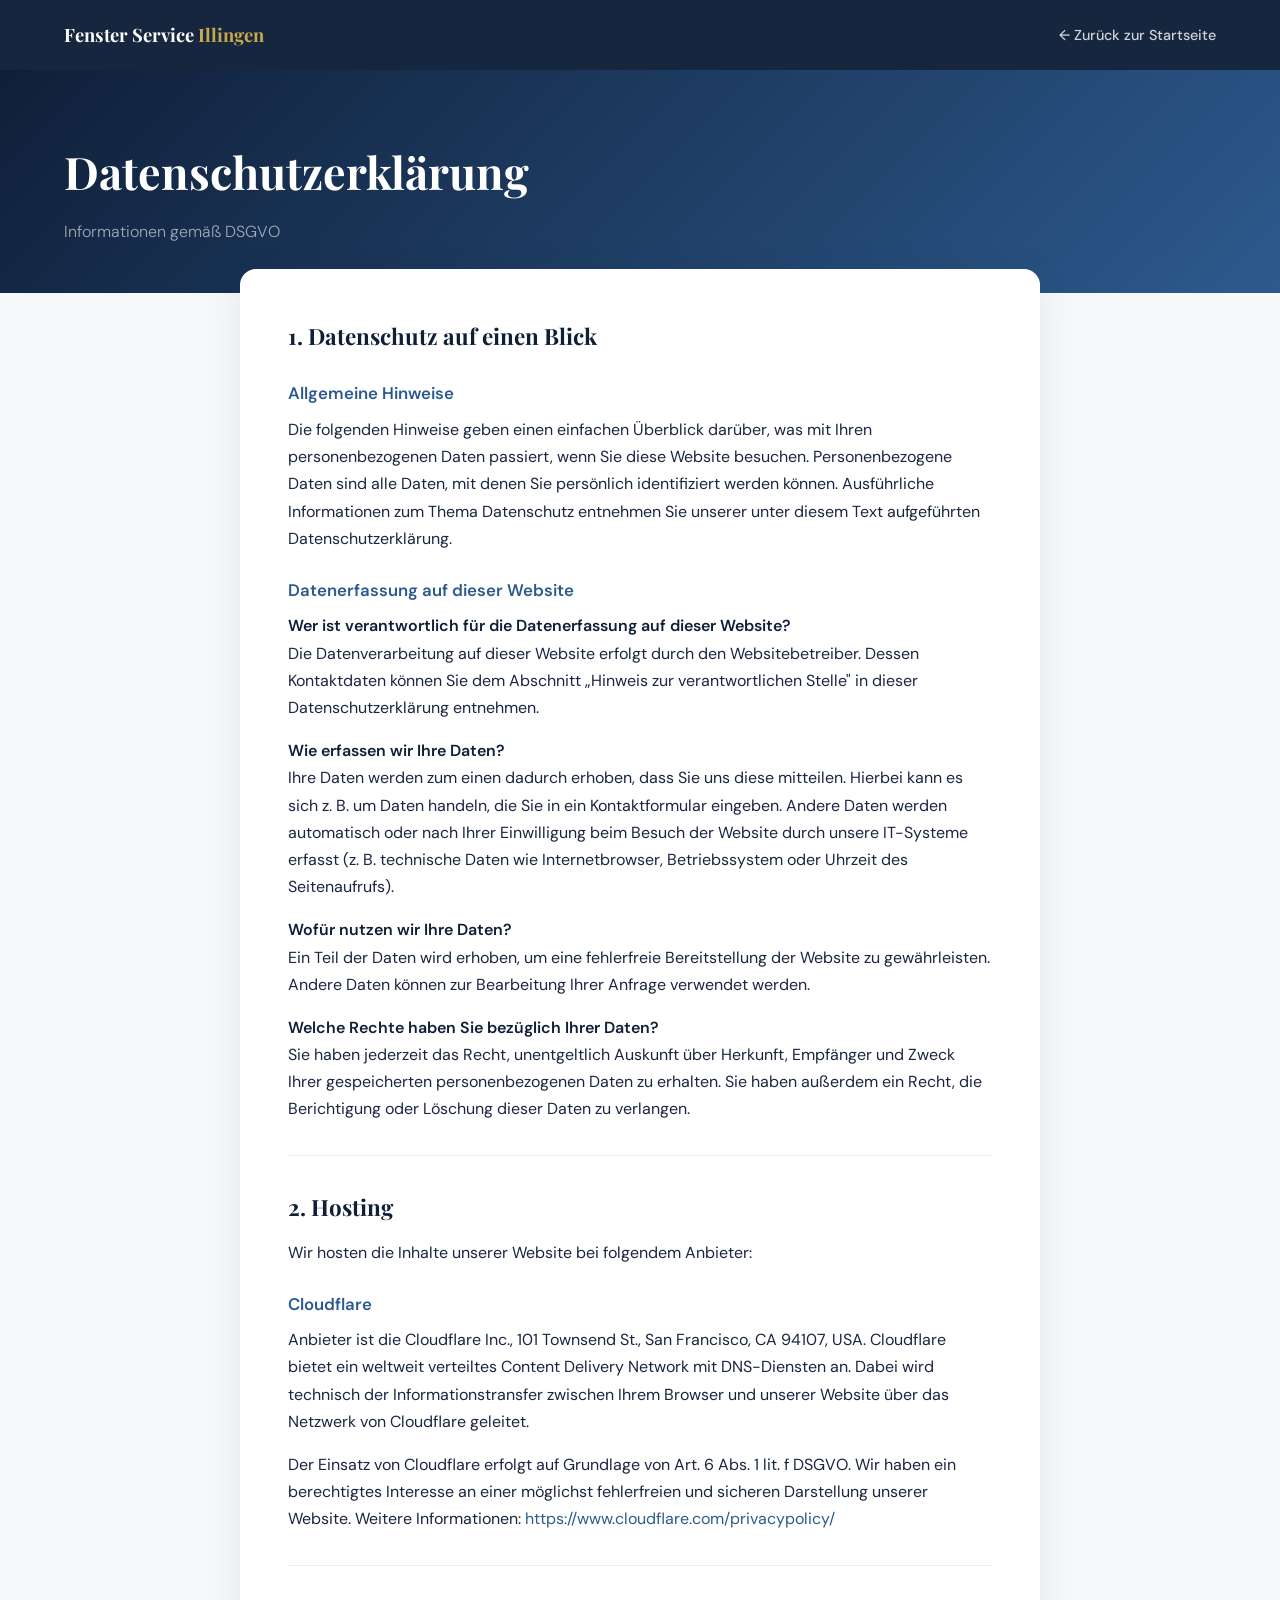
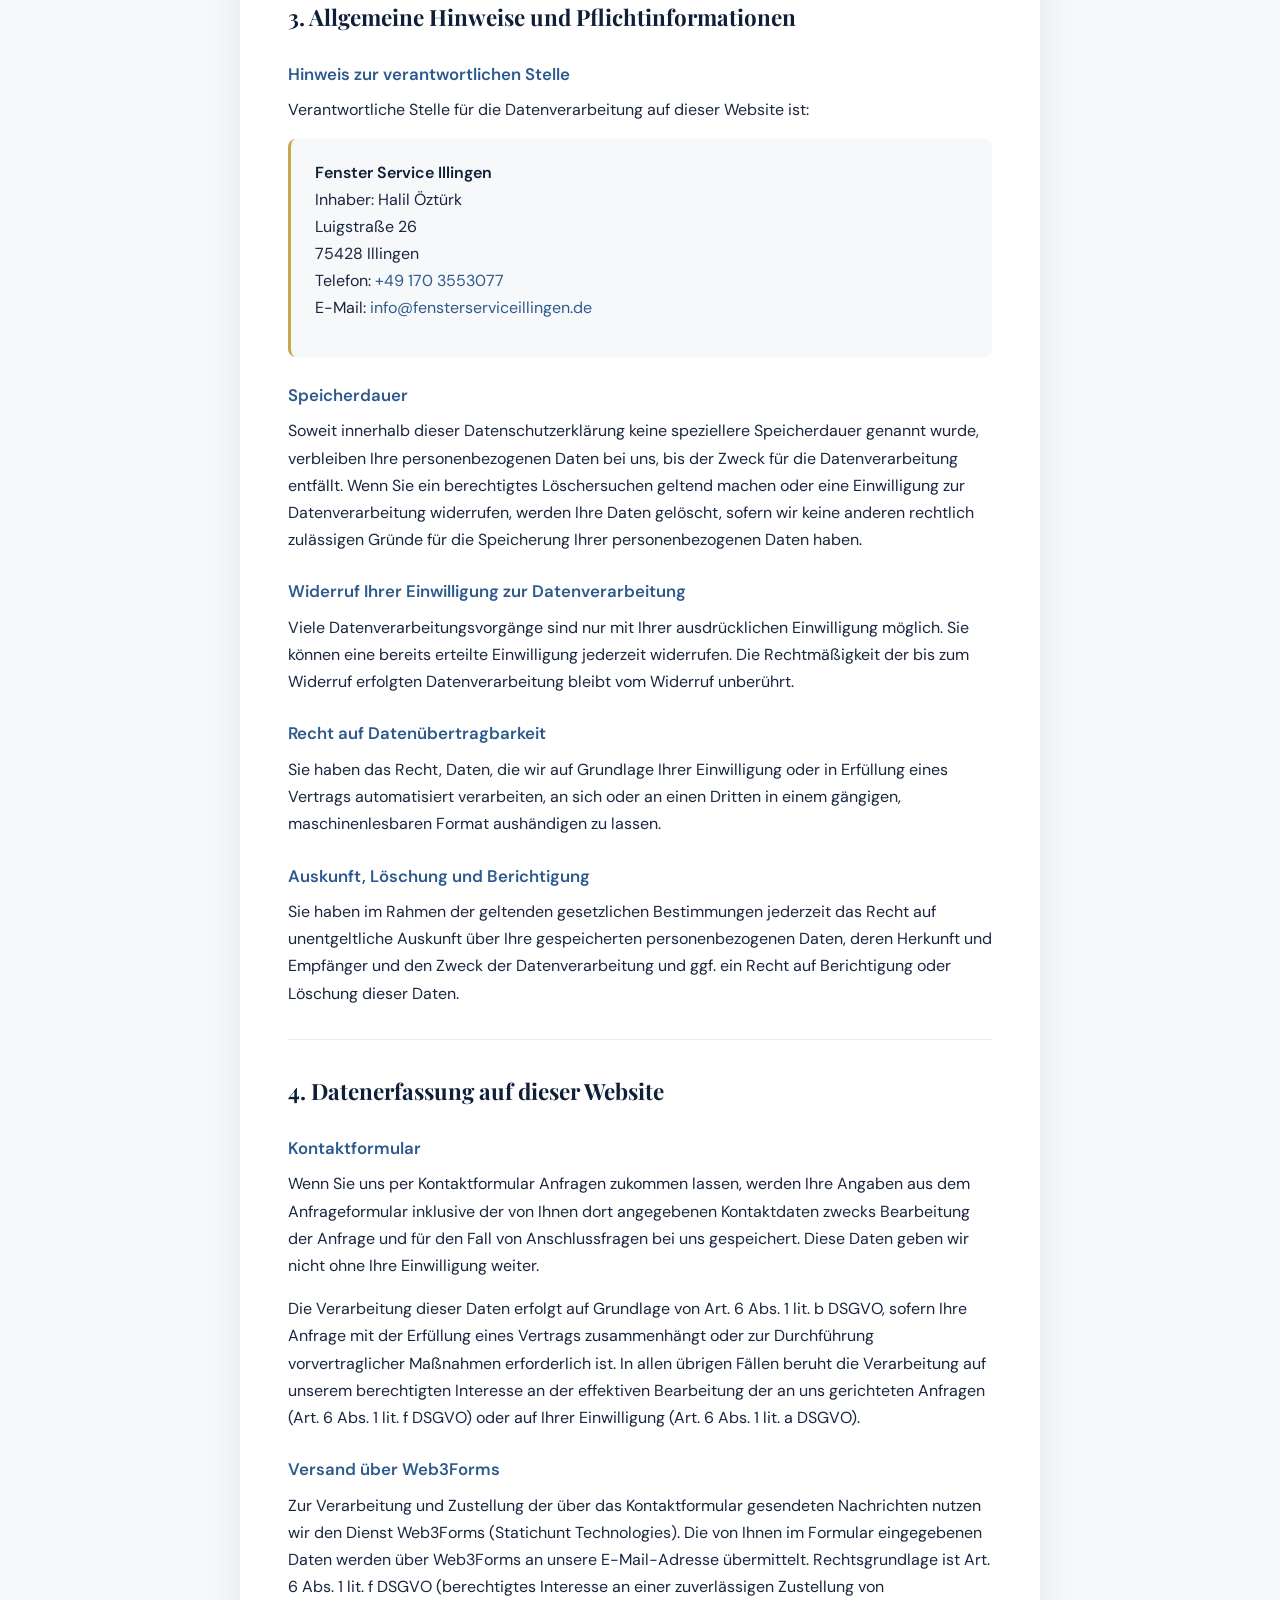
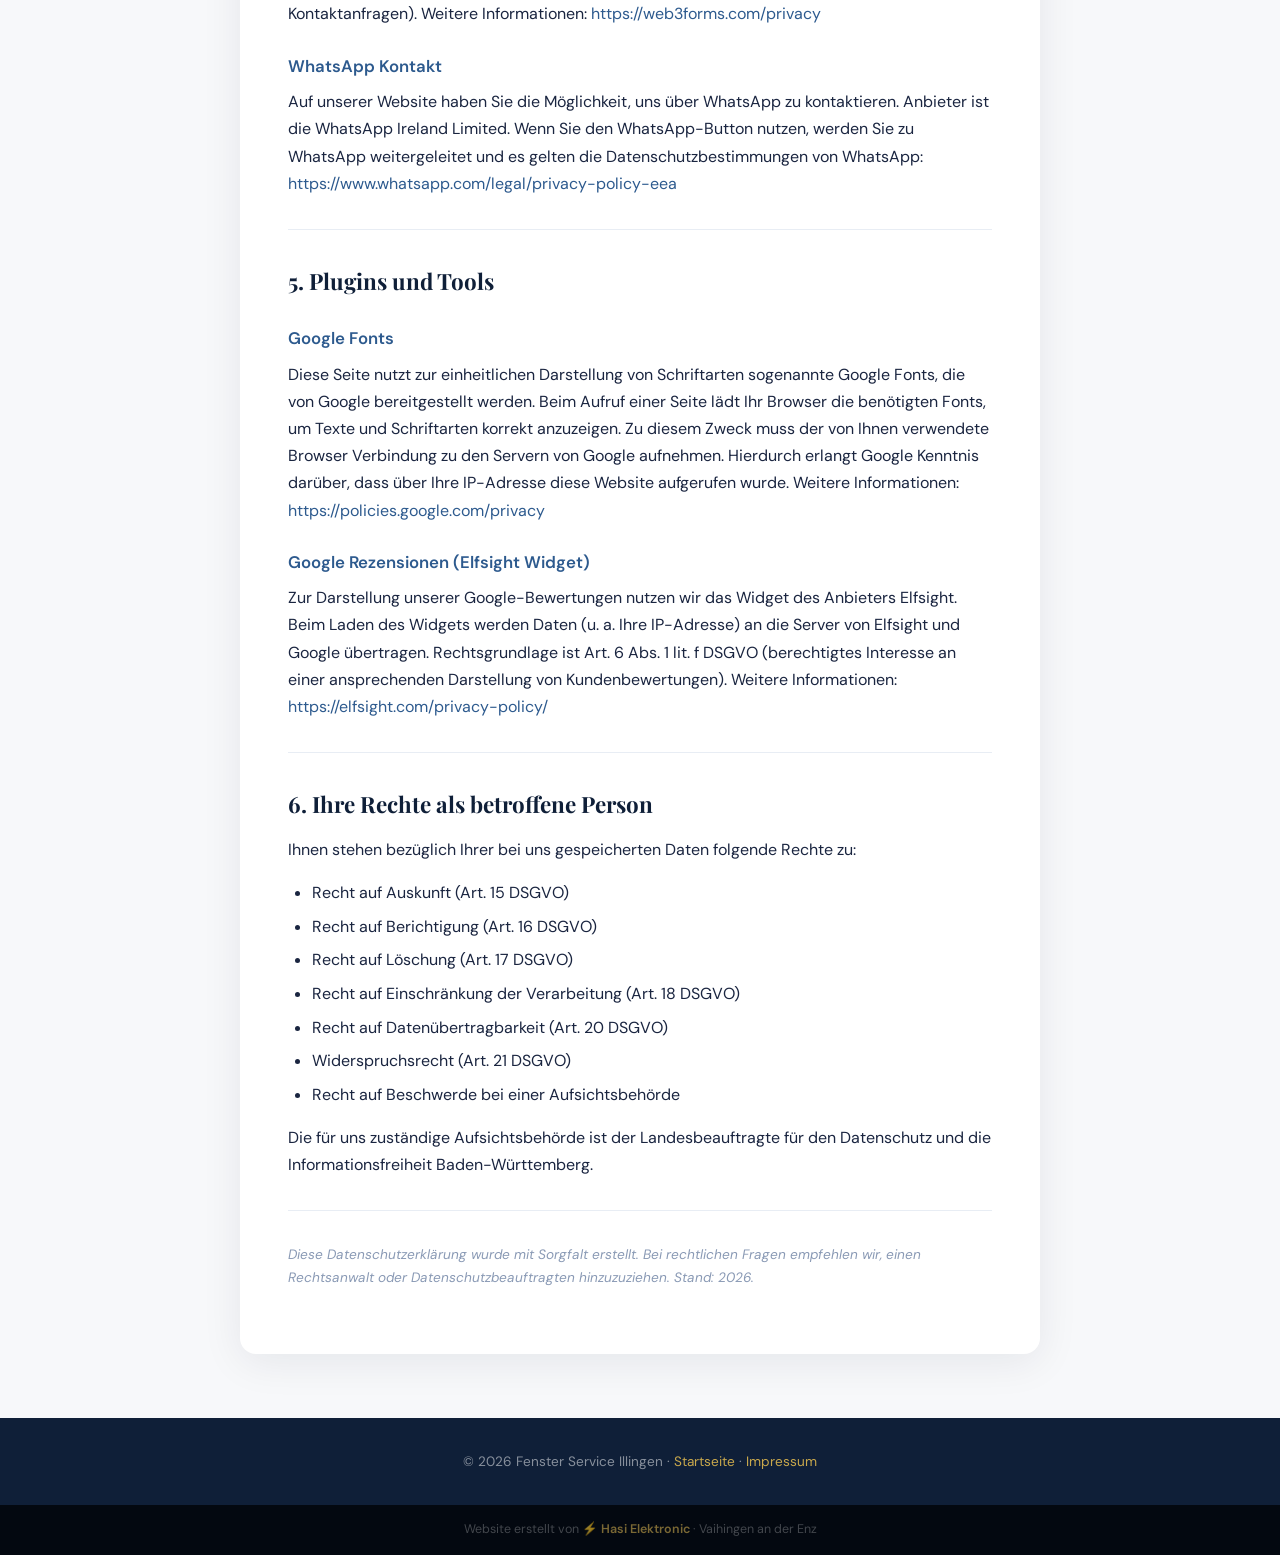
==== datenschutz.html @ 44d1fe56 "Legal Seiten: datenschutz.html" ====
<!DOCTYPE html>
<html lang="de">
<head>
  <meta charset="UTF-8"/>
  <meta name="viewport" content="width=device-width, initial-scale=1.0"/>
  <title>Datenschutzerklärung – Fenster Service Illingen</title>
  <meta name="robots" content="noindex"/>
  <link rel="preconnect" href="https://fonts.googleapis.com"/>
  <link rel="preconnect" href="https://fonts.gstatic.com" crossorigin/>
  <link href="https://fonts.googleapis.com/css2?family=Playfair+Display:wght@700;900&family=DM+Sans:wght@300;400;500;600&display=swap" rel="stylesheet"/>
  <style>
    *,*::before,*::after{box-sizing:border-box;margin:0;padding:0}
    :root{--navy:#0f1f38;--steel:#2d5a8e;--gold:#c9a84c;--white:#fff;--off-white:#f7f8fa;--gray:#8a9ab5;--text:#1a2540;--gray-light:#e8edf4}
    body{font-family:'DM Sans',sans-serif;color:var(--text);background:var(--off-white);line-height:1.7}
    nav{position:sticky;top:0;z-index:100;padding:0 5%;display:flex;align-items:center;justify-content:space-between;height:70px;background:rgba(15,31,56,.97);backdrop-filter:blur(10px)}
    .nav-logo{font-family:'Playfair Display',serif;font-size:1.15rem;font-weight:700;color:#fff}
    .nav-logo span{color:var(--gold)}
    .nav-back{color:rgba(255,255,255,.8);text-decoration:none;font-size:.9rem;font-weight:500;transition:color .2s}
    .nav-back:hover{color:var(--gold)}
    .hero-legal{background:linear-gradient(135deg,var(--navy),var(--steel));padding:4rem 5% 3rem;color:#fff}
    .hero-legal h1{font-family:'Playfair Display',serif;font-size:clamp(2rem,4vw,2.8rem);font-weight:700}
    .hero-legal p{color:rgba(255,255,255,.6);margin-top:.5rem;font-weight:300}
    .content{max-width:800px;margin:-1.5rem auto 4rem;background:#fff;border-radius:16px;padding:3rem;box-shadow:0 8px 40px rgba(15,31,56,.08)}
    .content h2{font-family:'Playfair Display',serif;font-size:1.4rem;font-weight:700;color:var(--navy);margin:2rem 0 .8rem}
    .content h2:first-child{margin-top:0}
    .content h3{font-size:1.05rem;font-weight:600;color:var(--steel);margin:1.5rem 0 .5rem}
    .content p{margin-bottom:1rem}
    .content ul{margin:0 0 1rem 1.5rem}
    .content li{margin-bottom:.4rem}
    .content strong{color:var(--navy);font-weight:600}
    .content a{color:var(--steel);text-decoration:none}
    .content a:hover{text-decoration:underline}
    .info-block{background:var(--off-white);border-left:3px solid var(--gold);border-radius:8px;padding:1.2rem 1.5rem;margin:1rem 0}
    .divider{height:1px;background:var(--gray-light);margin:2rem 0}
    footer{background:var(--navy);color:rgba(255,255,255,.5);padding:2rem 5%;text-align:center;font-size:.85rem}
    footer a{color:var(--gold);text-decoration:none}
    .foot-sign{background:#030810;padding:.9rem 5%;text-align:center;font-size:.78rem;color:rgba(255,255,255,.25)}
    .foot-sign a{color:rgba(201,168,76,.6);text-decoration:none;font-weight:600}
    @media(max-width:768px){.content{padding:2rem 1.5rem;margin:-1rem 1rem 3rem}}
  </style>
</head>
<body>
<nav>
  <div class="nav-logo">Fenster Service <span>Illingen</span></div>
  <a href="/" class="nav-back">← Zurück zur Startseite</a>
</nav>

<div class="hero-legal">
  <h1>Datenschutzerklärung</h1>
  <p>Informationen gemäß DSGVO</p>
</div>

<div class="content">
  <h2>1. Datenschutz auf einen Blick</h2>
  <h3>Allgemeine Hinweise</h3>
  <p>Die folgenden Hinweise geben einen einfachen Überblick darüber, was mit Ihren personenbezogenen Daten passiert, wenn Sie diese Website besuchen. Personenbezogene Daten sind alle Daten, mit denen Sie persönlich identifiziert werden können. Ausführliche Informationen zum Thema Datenschutz entnehmen Sie unserer unter diesem Text aufgeführten Datenschutzerklärung.</p>

  <h3>Datenerfassung auf dieser Website</h3>
  <p><strong>Wer ist verantwortlich für die Datenerfassung auf dieser Website?</strong><br/>
  Die Datenverarbeitung auf dieser Website erfolgt durch den Websitebetreiber. Dessen Kontaktdaten können Sie dem Abschnitt „Hinweis zur verantwortlichen Stelle" in dieser Datenschutzerklärung entnehmen.</p>

  <p><strong>Wie erfassen wir Ihre Daten?</strong><br/>
  Ihre Daten werden zum einen dadurch erhoben, dass Sie uns diese mitteilen. Hierbei kann es sich z. B. um Daten handeln, die Sie in ein Kontaktformular eingeben. Andere Daten werden automatisch oder nach Ihrer Einwilligung beim Besuch der Website durch unsere IT-Systeme erfasst (z. B. technische Daten wie Internetbrowser, Betriebssystem oder Uhrzeit des Seitenaufrufs).</p>

  <p><strong>Wofür nutzen wir Ihre Daten?</strong><br/>
  Ein Teil der Daten wird erhoben, um eine fehlerfreie Bereitstellung der Website zu gewährleisten. Andere Daten können zur Bearbeitung Ihrer Anfrage verwendet werden.</p>

  <p><strong>Welche Rechte haben Sie bezüglich Ihrer Daten?</strong><br/>
  Sie haben jederzeit das Recht, unentgeltlich Auskunft über Herkunft, Empfänger und Zweck Ihrer gespeicherten personenbezogenen Daten zu erhalten. Sie haben außerdem ein Recht, die Berichtigung oder Löschung dieser Daten zu verlangen.</p>

  <div class="divider"></div>

  <h2>2. Hosting</h2>
  <p>Wir hosten die Inhalte unserer Website bei folgendem Anbieter:</p>
  <h3>Cloudflare</h3>
  <p>Anbieter ist die Cloudflare Inc., 101 Townsend St., San Francisco, CA 94107, USA. Cloudflare bietet ein weltweit verteiltes Content Delivery Network mit DNS-Diensten an. Dabei wird technisch der Informationstransfer zwischen Ihrem Browser und unserer Website über das Netzwerk von Cloudflare geleitet.</p>
  <p>Der Einsatz von Cloudflare erfolgt auf Grundlage von Art. 6 Abs. 1 lit. f DSGVO. Wir haben ein berechtigtes Interesse an einer möglichst fehlerfreien und sicheren Darstellung unserer Website. Weitere Informationen: <a href="https://www.cloudflare.com/privacypolicy/" target="_blank" rel="noopener">https://www.cloudflare.com/privacypolicy/</a></p>

  <div class="divider"></div>

  <h2>3. Allgemeine Hinweise und Pflichtinformationen</h2>
  <h3>Hinweis zur verantwortlichen Stelle</h3>
  <p>Verantwortliche Stelle für die Datenverarbeitung auf dieser Website ist:</p>
  <div class="info-block">
    <p><strong>Fenster Service Illingen</strong><br/>
    Inhaber: Halil Öztürk<br/>
    Luigstraße 26<br/>
    75428 Illingen<br/>
    Telefon: <a href="tel:+491703553077">+49 170 3553077</a><br/>
    E-Mail: <a href="mailto:info@fensterserviceillingen.de">info@fensterserviceillingen.de</a></p>
  </div>

  <h3>Speicherdauer</h3>
  <p>Soweit innerhalb dieser Datenschutzerklärung keine speziellere Speicherdauer genannt wurde, verbleiben Ihre personenbezogenen Daten bei uns, bis der Zweck für die Datenverarbeitung entfällt. Wenn Sie ein berechtigtes Löschersuchen geltend machen oder eine Einwilligung zur Datenverarbeitung widerrufen, werden Ihre Daten gelöscht, sofern wir keine anderen rechtlich zulässigen Gründe für die Speicherung Ihrer personenbezogenen Daten haben.</p>

  <h3>Widerruf Ihrer Einwilligung zur Datenverarbeitung</h3>
  <p>Viele Datenverarbeitungsvorgänge sind nur mit Ihrer ausdrücklichen Einwilligung möglich. Sie können eine bereits erteilte Einwilligung jederzeit widerrufen. Die Rechtmäßigkeit der bis zum Widerruf erfolgten Datenverarbeitung bleibt vom Widerruf unberührt.</p>

  <h3>Recht auf Datenübertragbarkeit</h3>
  <p>Sie haben das Recht, Daten, die wir auf Grundlage Ihrer Einwilligung oder in Erfüllung eines Vertrags automatisiert verarbeiten, an sich oder an einen Dritten in einem gängigen, maschinenlesbaren Format aushändigen zu lassen.</p>

  <h3>Auskunft, Löschung und Berichtigung</h3>
  <p>Sie haben im Rahmen der geltenden gesetzlichen Bestimmungen jederzeit das Recht auf unentgeltliche Auskunft über Ihre gespeicherten personenbezogenen Daten, deren Herkunft und Empfänger und den Zweck der Datenverarbeitung und ggf. ein Recht auf Berichtigung oder Löschung dieser Daten.</p>

  <div class="divider"></div>

  <h2>4. Datenerfassung auf dieser Website</h2>

  <h3>Kontaktformular</h3>
  <p>Wenn Sie uns per Kontaktformular Anfragen zukommen lassen, werden Ihre Angaben aus dem Anfrageformular inklusive der von Ihnen dort angegebenen Kontaktdaten zwecks Bearbeitung der Anfrage und für den Fall von Anschlussfragen bei uns gespeichert. Diese Daten geben wir nicht ohne Ihre Einwilligung weiter.</p>
  <p>Die Verarbeitung dieser Daten erfolgt auf Grundlage von Art. 6 Abs. 1 lit. b DSGVO, sofern Ihre Anfrage mit der Erfüllung eines Vertrags zusammenhängt oder zur Durchführung vorvertraglicher Maßnahmen erforderlich ist. In allen übrigen Fällen beruht die Verarbeitung auf unserem berechtigten Interesse an der effektiven Bearbeitung der an uns gerichteten Anfragen (Art. 6 Abs. 1 lit. f DSGVO) oder auf Ihrer Einwilligung (Art. 6 Abs. 1 lit. a DSGVO).</p>

  <h3>Versand über Web3Forms</h3>
  <p>Zur Verarbeitung und Zustellung der über das Kontaktformular gesendeten Nachrichten nutzen wir den Dienst Web3Forms (Statichunt Technologies). Die von Ihnen im Formular eingegebenen Daten werden über Web3Forms an unsere E-Mail-Adresse übermittelt. Rechtsgrundlage ist Art. 6 Abs. 1 lit. f DSGVO (berechtigtes Interesse an einer zuverlässigen Zustellung von Kontaktanfragen). Weitere Informationen: <a href="https://web3forms.com/privacy" target="_blank" rel="noopener">https://web3forms.com/privacy</a></p>

  <h3>WhatsApp Kontakt</h3>
  <p>Auf unserer Website haben Sie die Möglichkeit, uns über WhatsApp zu kontaktieren. Anbieter ist die WhatsApp Ireland Limited. Wenn Sie den WhatsApp-Button nutzen, werden Sie zu WhatsApp weitergeleitet und es gelten die Datenschutzbestimmungen von WhatsApp: <a href="https://www.whatsapp.com/legal/privacy-policy-eea" target="_blank" rel="noopener">https://www.whatsapp.com/legal/privacy-policy-eea</a></p>

  <div class="divider"></div>

  <h2>5. Plugins und Tools</h2>

  <h3>Google Fonts</h3>
  <p>Diese Seite nutzt zur einheitlichen Darstellung von Schriftarten sogenannte Google Fonts, die von Google bereitgestellt werden. Beim Aufruf einer Seite lädt Ihr Browser die benötigten Fonts, um Texte und Schriftarten korrekt anzuzeigen. Zu diesem Zweck muss der von Ihnen verwendete Browser Verbindung zu den Servern von Google aufnehmen. Hierdurch erlangt Google Kenntnis darüber, dass über Ihre IP-Adresse diese Website aufgerufen wurde. Weitere Informationen: <a href="https://policies.google.com/privacy" target="_blank" rel="noopener">https://policies.google.com/privacy</a></p>

  <h3>Google Rezensionen (Elfsight Widget)</h3>
  <p>Zur Darstellung unserer Google-Bewertungen nutzen wir das Widget des Anbieters Elfsight. Beim Laden des Widgets werden Daten (u. a. Ihre IP-Adresse) an die Server von Elfsight und Google übertragen. Rechtsgrundlage ist Art. 6 Abs. 1 lit. f DSGVO (berechtigtes Interesse an einer ansprechenden Darstellung von Kundenbewertungen). Weitere Informationen: <a href="https://elfsight.com/privacy-policy/" target="_blank" rel="noopener">https://elfsight.com/privacy-policy/</a></p>

  <div class="divider"></div>

  <h2>6. Ihre Rechte als betroffene Person</h2>
  <p>Ihnen stehen bezüglich Ihrer bei uns gespeicherten Daten folgende Rechte zu:</p>
  <ul>
    <li>Recht auf Auskunft (Art. 15 DSGVO)</li>
    <li>Recht auf Berichtigung (Art. 16 DSGVO)</li>
    <li>Recht auf Löschung (Art. 17 DSGVO)</li>
    <li>Recht auf Einschränkung der Verarbeitung (Art. 18 DSGVO)</li>
    <li>Recht auf Datenübertragbarkeit (Art. 20 DSGVO)</li>
    <li>Widerspruchsrecht (Art. 21 DSGVO)</li>
    <li>Recht auf Beschwerde bei einer Aufsichtsbehörde</li>
  </ul>
  <p>Die für uns zuständige Aufsichtsbehörde ist der Landesbeauftragte für den Datenschutz und die Informationsfreiheit Baden-Württemberg.</p>

  <div class="divider"></div>

  <p style="font-size:.85rem;color:var(--gray)"><em>Diese Datenschutzerklärung wurde mit Sorgfalt erstellt. Bei rechtlichen Fragen empfehlen wir, einen Rechtsanwalt oder Datenschutzbeauftragten hinzuzuziehen. Stand: 2026.</em></p>
</div>

<footer>
  <div>© 2026 Fenster Service Illingen · <a href="/">Startseite</a> · <a href="/impressum.html">Impressum</a></div>
</footer>
<div class="foot-sign">
  Website erstellt von <a href="https://www.hasi-elektronic.de" target="_blank" rel="noopener">⚡ Hasi Elektronic</a> · Vaihingen an der Enz
</div>
</body>
</html>
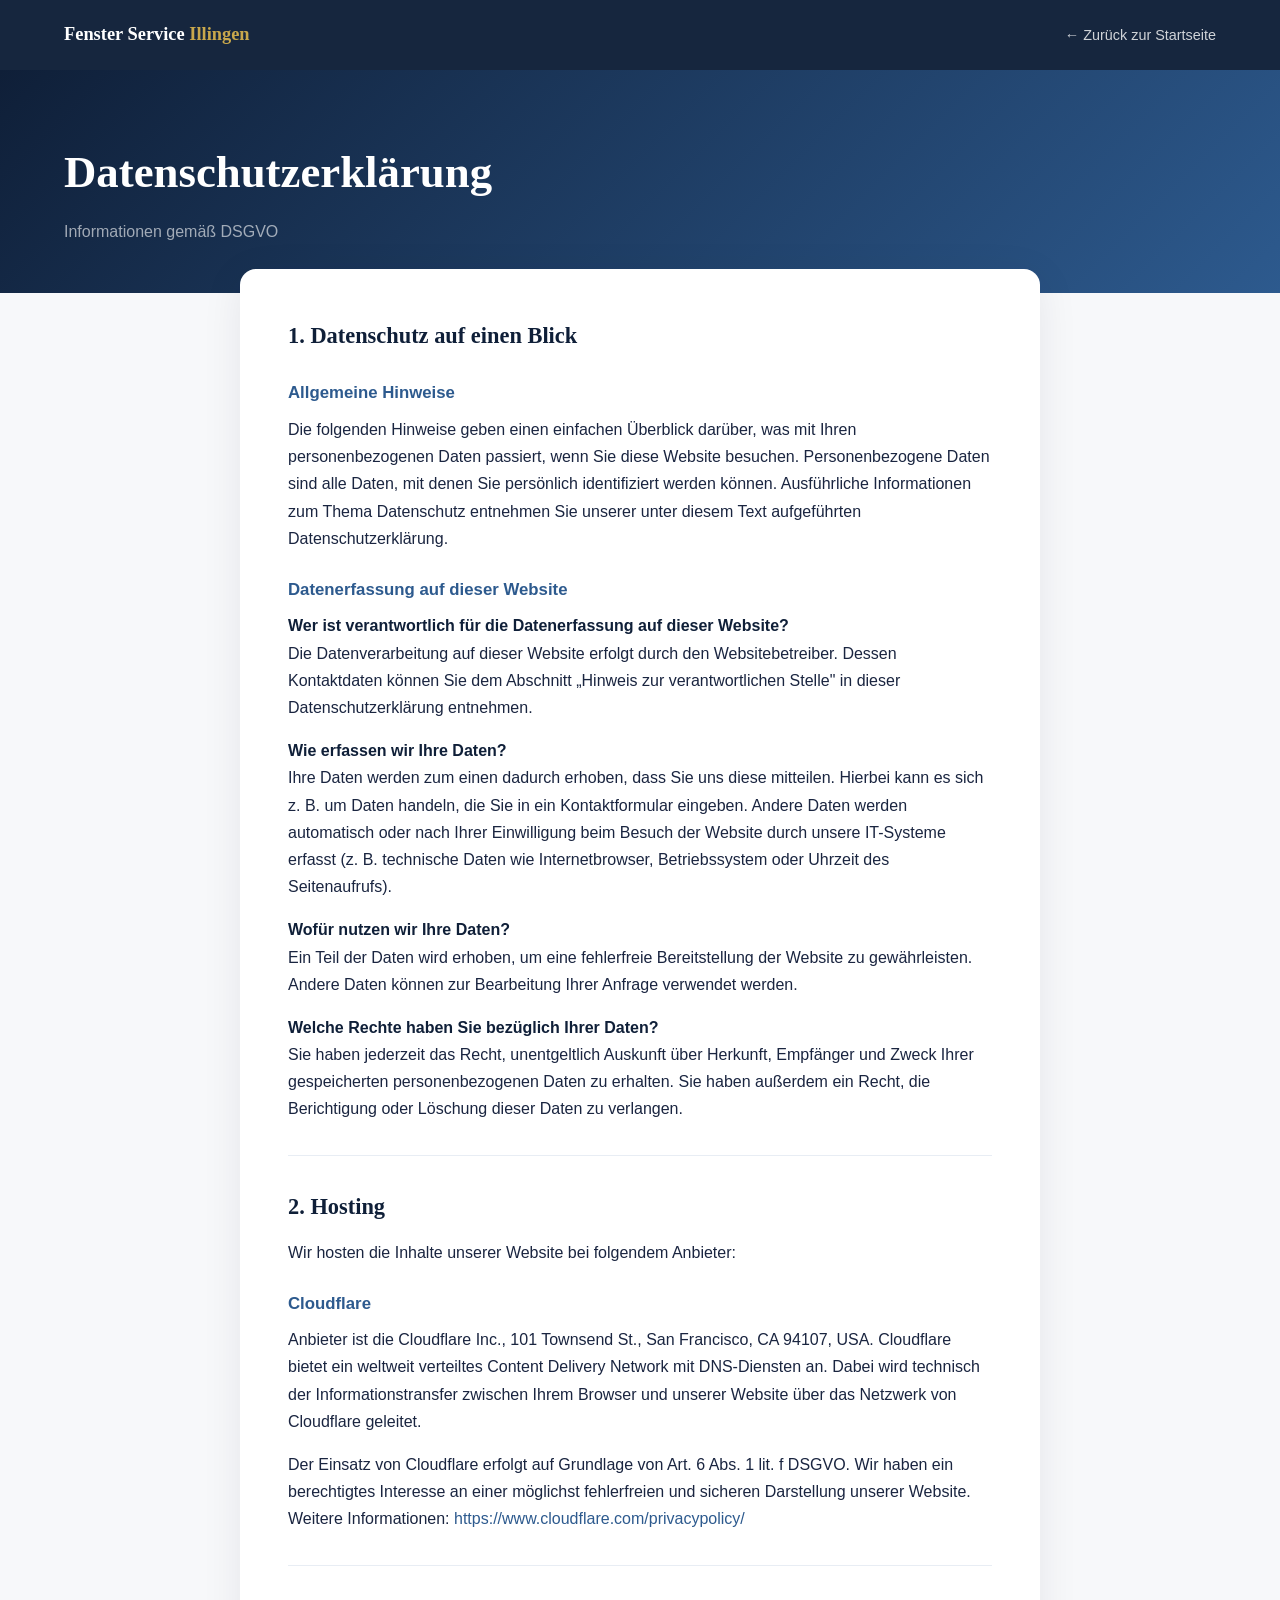
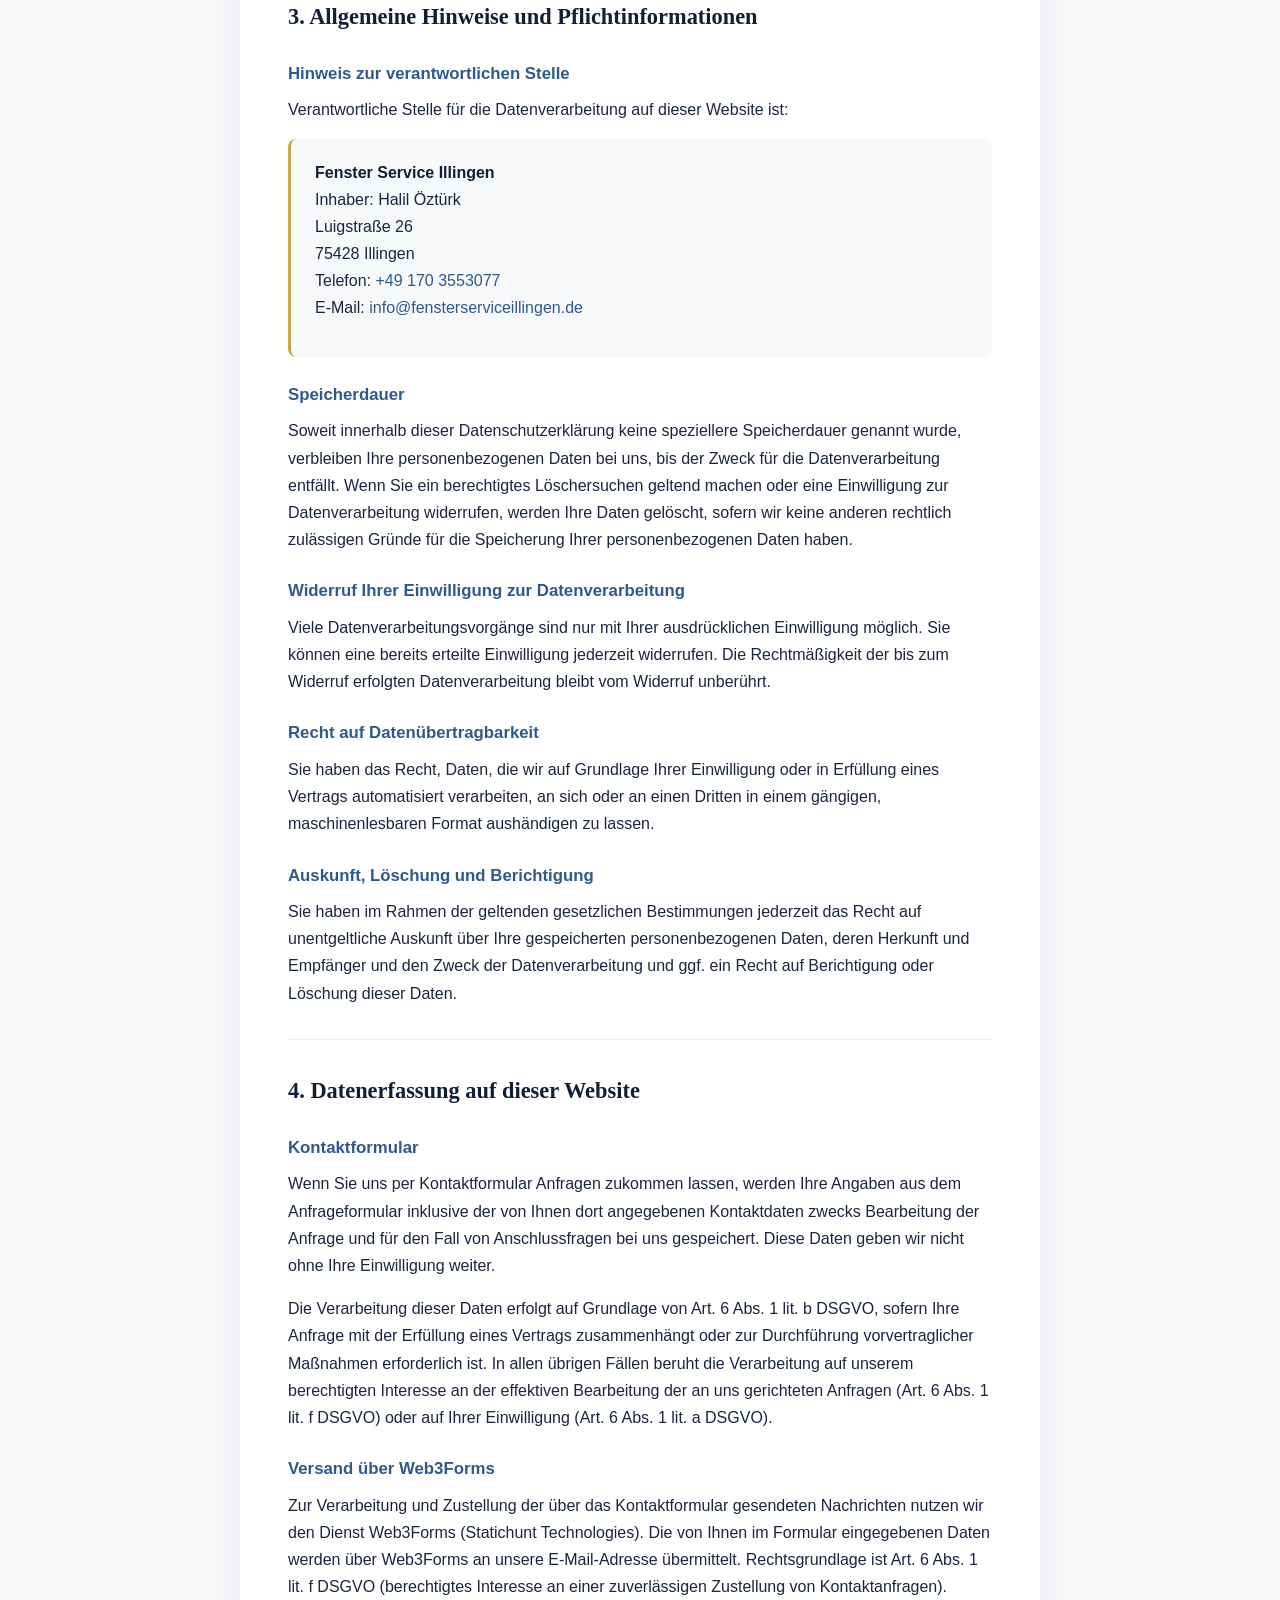
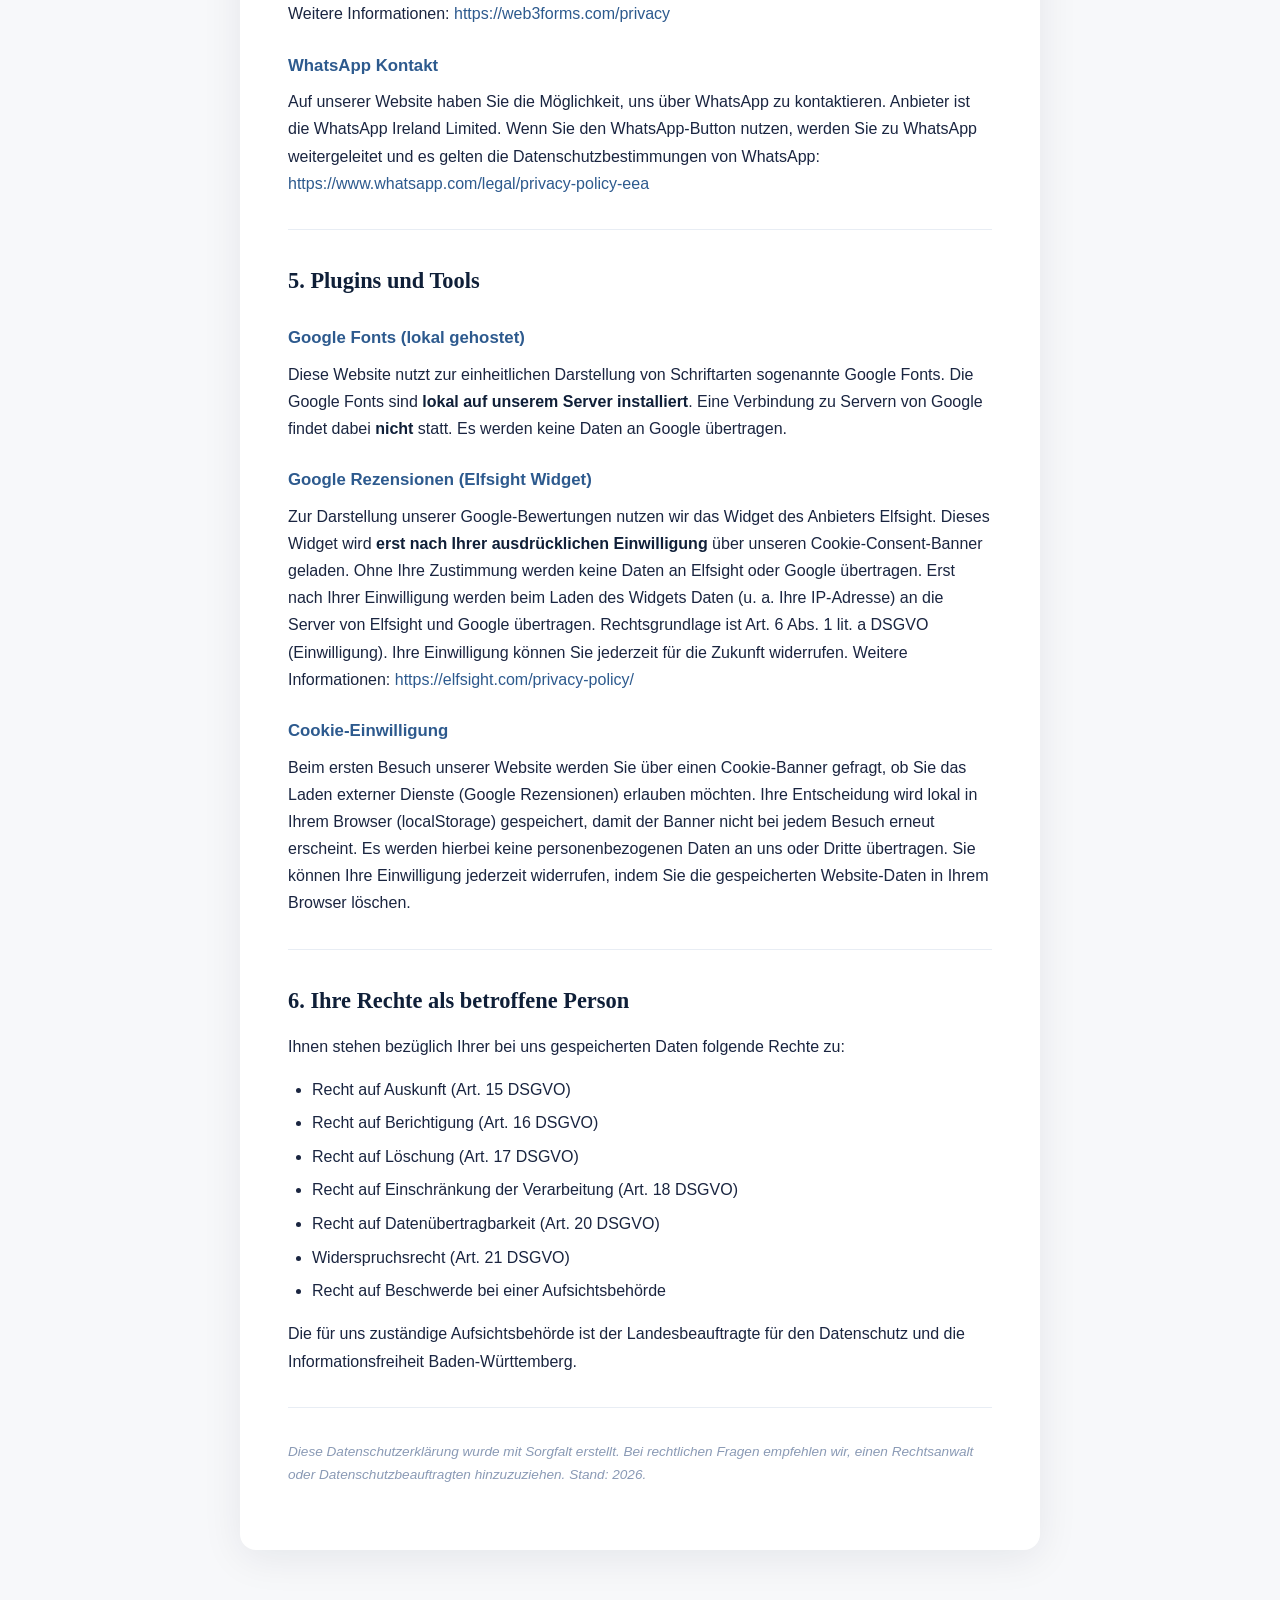
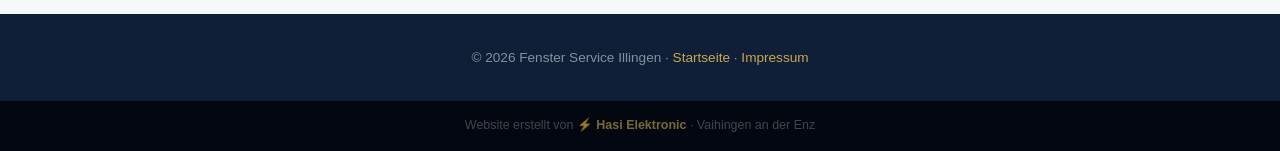
==== commit e07f4a49: "Cookie-Consent + Self-Host Fonts: datenschutz.html" ====
--- a/datenschutz.html
+++ b/datenschutz.html
@@ -5,9 +5,7 @@
   <meta name="viewport" content="width=device-width, initial-scale=1.0"/>
   <title>Datenschutzerklärung – Fenster Service Illingen</title>
   <meta name="robots" content="noindex"/>
-  <link rel="preconnect" href="https://fonts.googleapis.com"/>
-  <link rel="preconnect" href="https://fonts.gstatic.com" crossorigin/>
-  <link href="https://fonts.googleapis.com/css2?family=Playfair+Display:wght@700;900&family=DM+Sans:wght@300;400;500;600&display=swap" rel="stylesheet"/>
+  <link rel="stylesheet" href="fonts.css"/>
   <style>
     *,*::before,*::after{box-sizing:border-box;margin:0;padding:0}
     :root{--navy:#0f1f38;--steel:#2d5a8e;--gold:#c9a84c;--white:#fff;--off-white:#f7f8fa;--gray:#8a9ab5;--text:#1a2540;--gray-light:#e8edf4}
@@ -120,11 +118,14 @@
 
   <h2>5. Plugins und Tools</h2>
 
-  <h3>Google Fonts</h3>
-  <p>Diese Seite nutzt zur einheitlichen Darstellung von Schriftarten sogenannte Google Fonts, die von Google bereitgestellt werden. Beim Aufruf einer Seite lädt Ihr Browser die benötigten Fonts, um Texte und Schriftarten korrekt anzuzeigen. Zu diesem Zweck muss der von Ihnen verwendete Browser Verbindung zu den Servern von Google aufnehmen. Hierdurch erlangt Google Kenntnis darüber, dass über Ihre IP-Adresse diese Website aufgerufen wurde. Weitere Informationen: <a href="https://policies.google.com/privacy" target="_blank" rel="noopener">https://policies.google.com/privacy</a></p>
+  <h3>Google Fonts (lokal gehostet)</h3>
+  <p>Diese Website nutzt zur einheitlichen Darstellung von Schriftarten sogenannte Google Fonts. Die Google Fonts sind <strong>lokal auf unserem Server installiert</strong>. Eine Verbindung zu Servern von Google findet dabei <strong>nicht</strong> statt. Es werden keine Daten an Google übertragen.</p>
 
   <h3>Google Rezensionen (Elfsight Widget)</h3>
-  <p>Zur Darstellung unserer Google-Bewertungen nutzen wir das Widget des Anbieters Elfsight. Beim Laden des Widgets werden Daten (u. a. Ihre IP-Adresse) an die Server von Elfsight und Google übertragen. Rechtsgrundlage ist Art. 6 Abs. 1 lit. f DSGVO (berechtigtes Interesse an einer ansprechenden Darstellung von Kundenbewertungen). Weitere Informationen: <a href="https://elfsight.com/privacy-policy/" target="_blank" rel="noopener">https://elfsight.com/privacy-policy/</a></p>
+  <p>Zur Darstellung unserer Google-Bewertungen nutzen wir das Widget des Anbieters Elfsight. Dieses Widget wird <strong>erst nach Ihrer ausdrücklichen Einwilligung</strong> über unseren Cookie-Consent-Banner geladen. Ohne Ihre Zustimmung werden keine Daten an Elfsight oder Google übertragen. Erst nach Ihrer Einwilligung werden beim Laden des Widgets Daten (u. a. Ihre IP-Adresse) an die Server von Elfsight und Google übertragen. Rechtsgrundlage ist Art. 6 Abs. 1 lit. a DSGVO (Einwilligung). Ihre Einwilligung können Sie jederzeit für die Zukunft widerrufen. Weitere Informationen: <a href="https://elfsight.com/privacy-policy/" target="_blank" rel="noopener">https://elfsight.com/privacy-policy/</a></p>
+
+  <h3>Cookie-Einwilligung</h3>
+  <p>Beim ersten Besuch unserer Website werden Sie über einen Cookie-Banner gefragt, ob Sie das Laden externer Dienste (Google Rezensionen) erlauben möchten. Ihre Entscheidung wird lokal in Ihrem Browser (localStorage) gespeichert, damit der Banner nicht bei jedem Besuch erneut erscheint. Es werden hierbei keine personenbezogenen Daten an uns oder Dritte übertragen. Sie können Ihre Einwilligung jederzeit widerrufen, indem Sie die gespeicherten Website-Daten in Ihrem Browser löschen.</p>
 
   <div class="divider"></div>
 
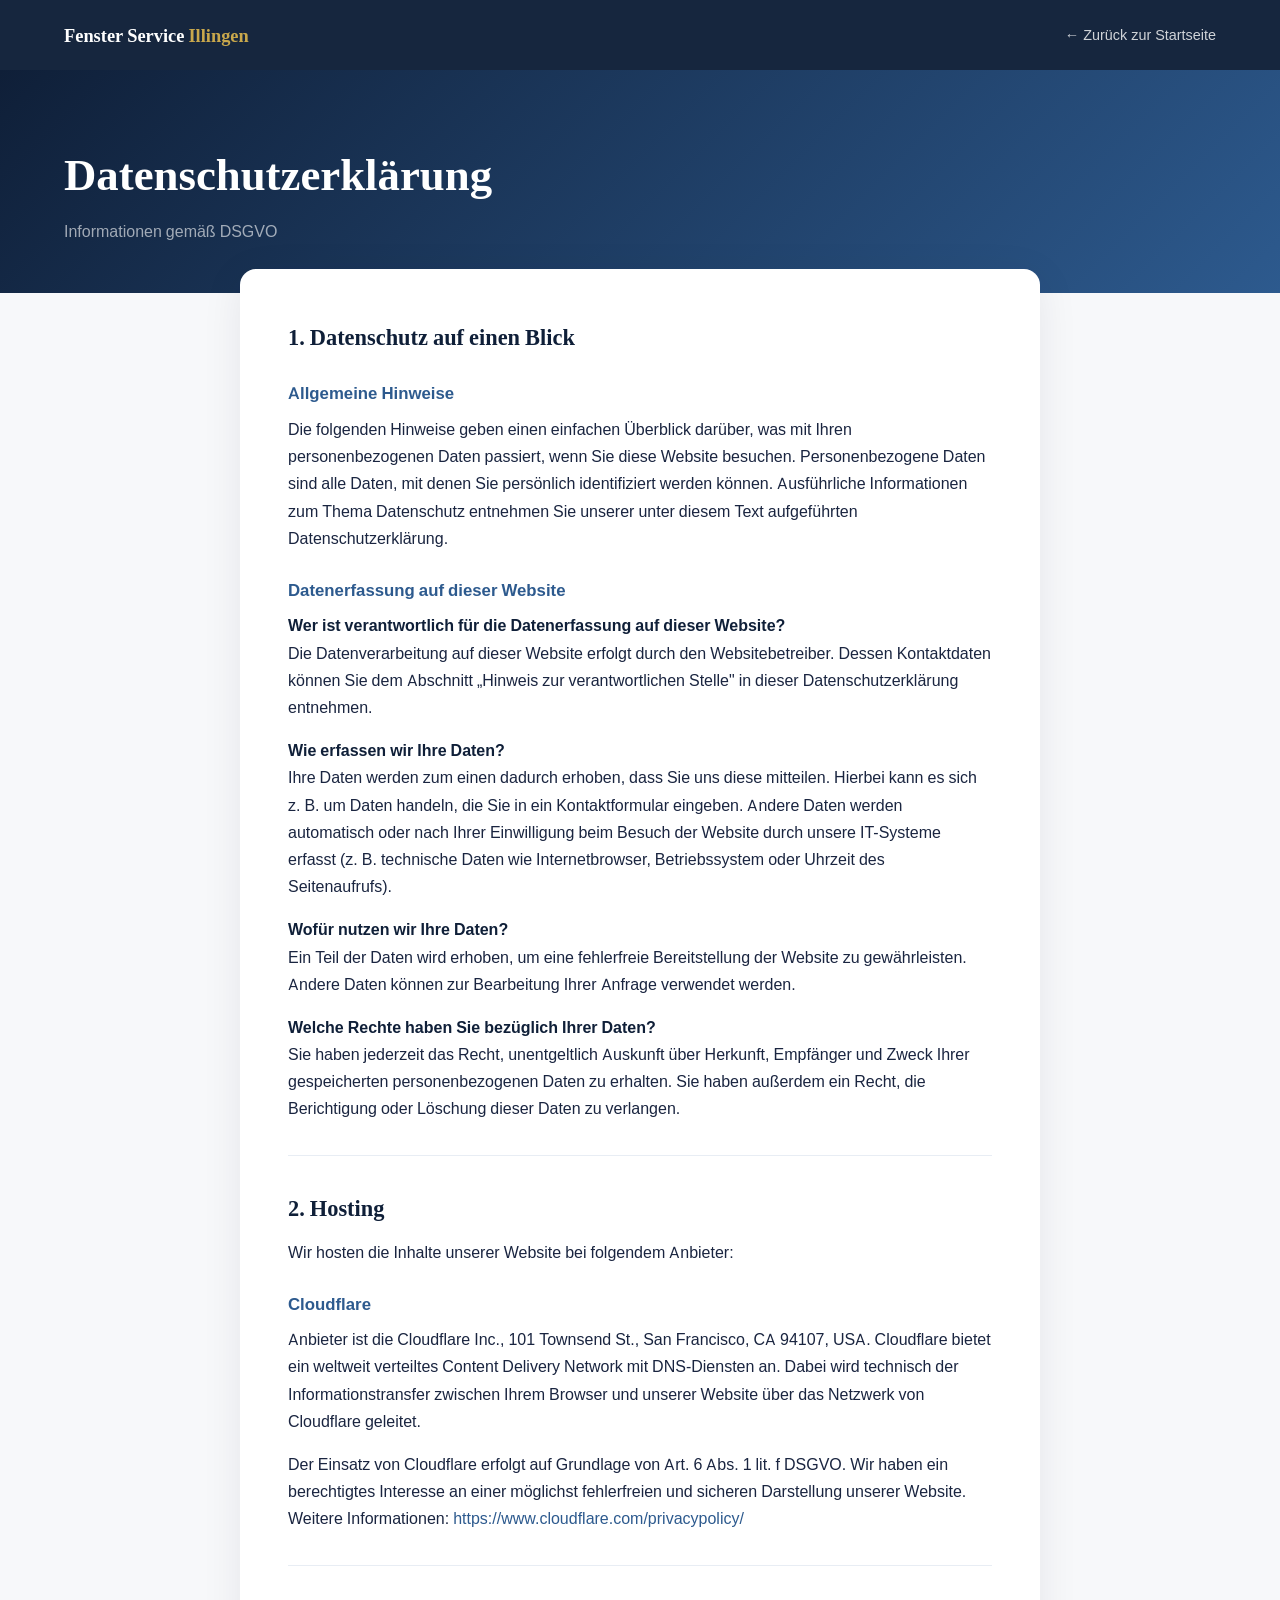
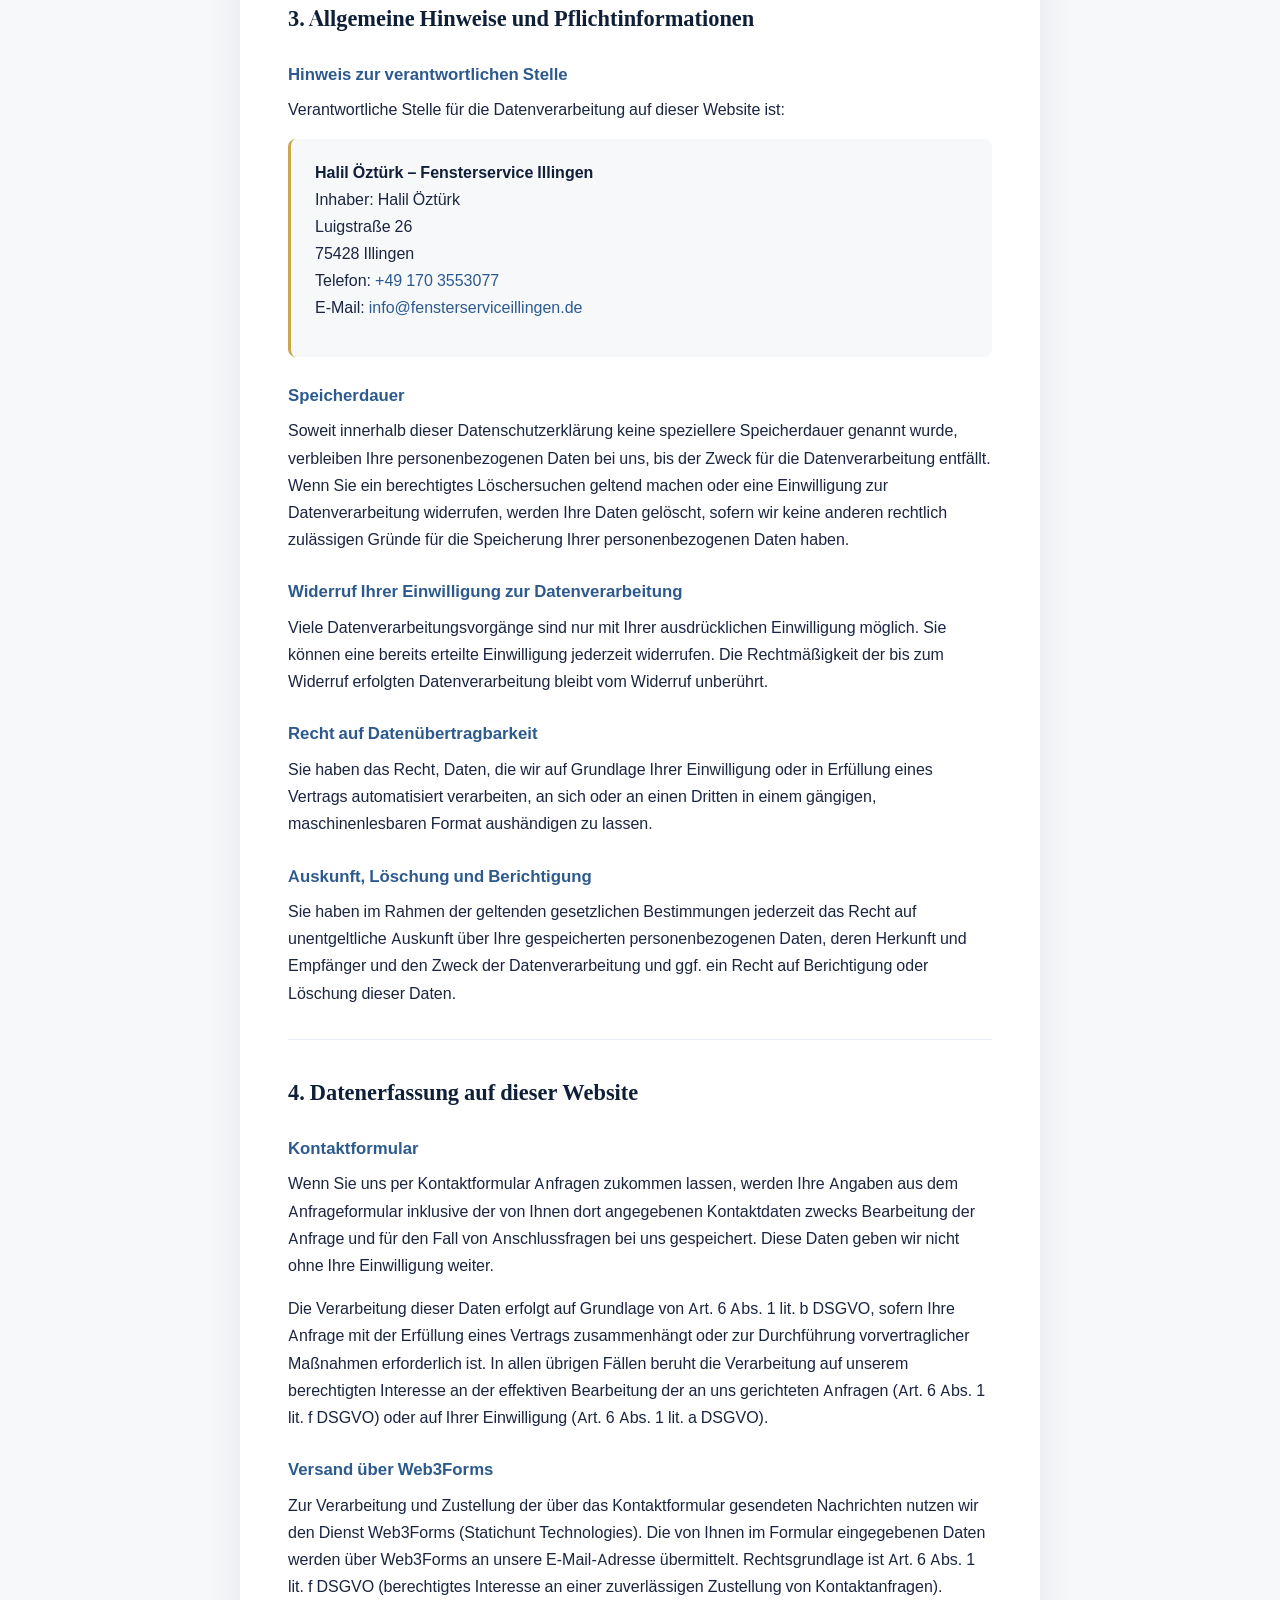
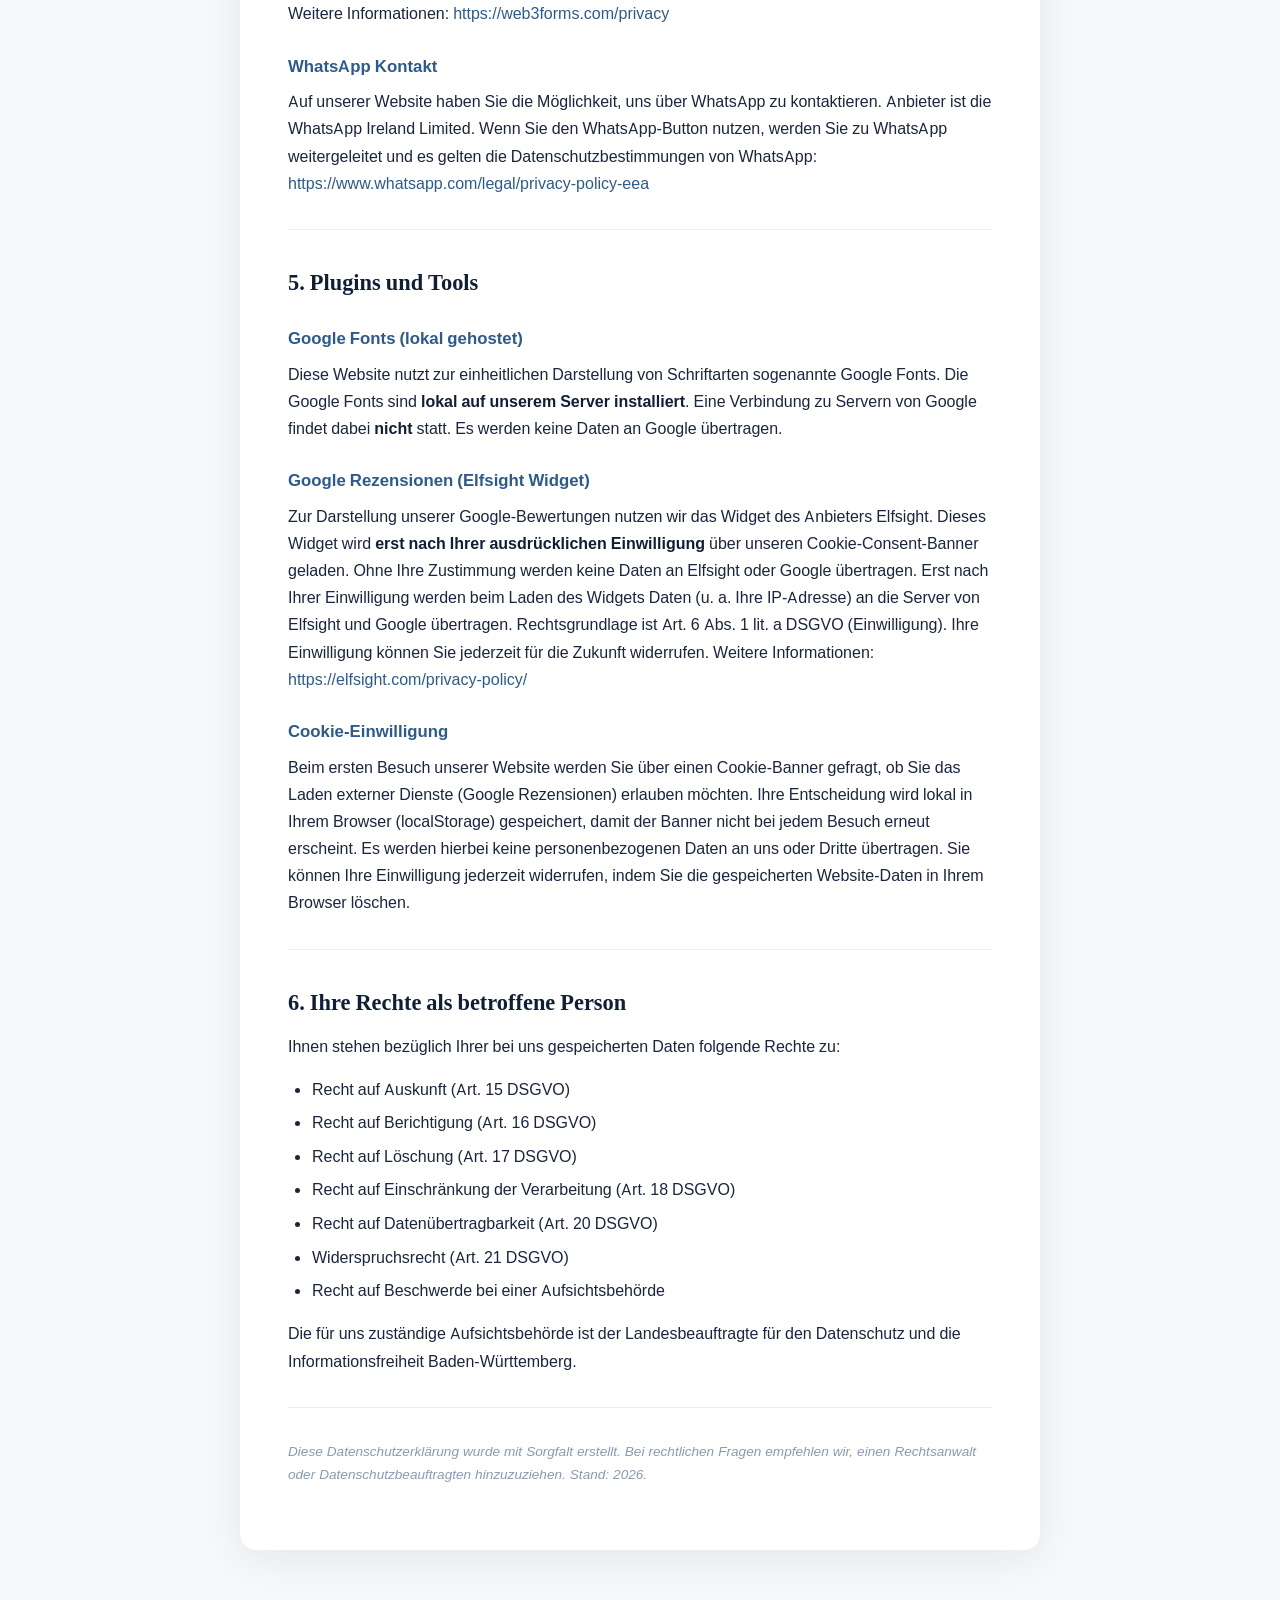
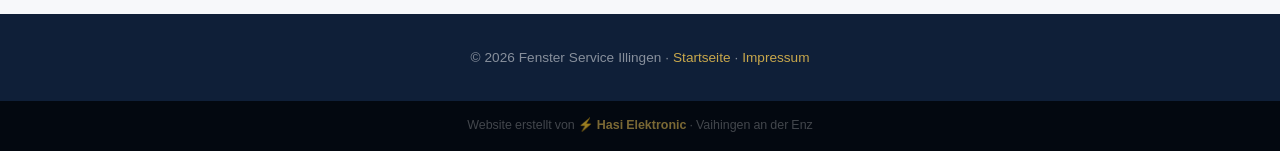
==== commit 72a6a68d: "Echte Steuerdaten (USt-IdNr) + offizieller Firmenname: datenschutz.html" ====
--- a/datenschutz.html
+++ b/datenschutz.html
@@ -80,7 +80,7 @@
   <h3>Hinweis zur verantwortlichen Stelle</h3>
   <p>Verantwortliche Stelle für die Datenverarbeitung auf dieser Website ist:</p>
   <div class="info-block">
-    <p><strong>Fenster Service Illingen</strong><br/>
+    <p><strong>Halil Öztürk – Fensterservice Illingen</strong><br/>
     Inhaber: Halil Öztürk<br/>
     Luigstraße 26<br/>
     75428 Illingen<br/>
--- a/fonts.css
+++ b/fonts.css
@@ -0,0 +1,6 @@
+@font-face{font-family:'DM Sans';font-style:normal;font-weight:300;font-display:swap;src:url('fonts/dm-sans-300.woff2') format('woff2')}
+@font-face{font-family:'DM Sans';font-style:normal;font-weight:400;font-display:swap;src:url('fonts/dm-sans-400.woff2') format('woff2')}
+@font-face{font-family:'DM Sans';font-style:normal;font-weight:500;font-display:swap;src:url('fonts/dm-sans-500.woff2') format('woff2')}
+@font-face{font-family:'DM Sans';font-style:normal;font-weight:600;font-display:swap;src:url('fonts/dm-sans-600.woff2') format('woff2')}
+@font-face{font-family:'Playfair Display';font-style:normal;font-weight:700;font-display:swap;src:url('fonts/playfair-display-700.woff2') format('woff2')}
+@font-face{font-family:'Playfair Display';font-style:normal;font-weight:900;font-display:swap;src:url('fonts/playfair-display-900.woff2') format('woff2')}
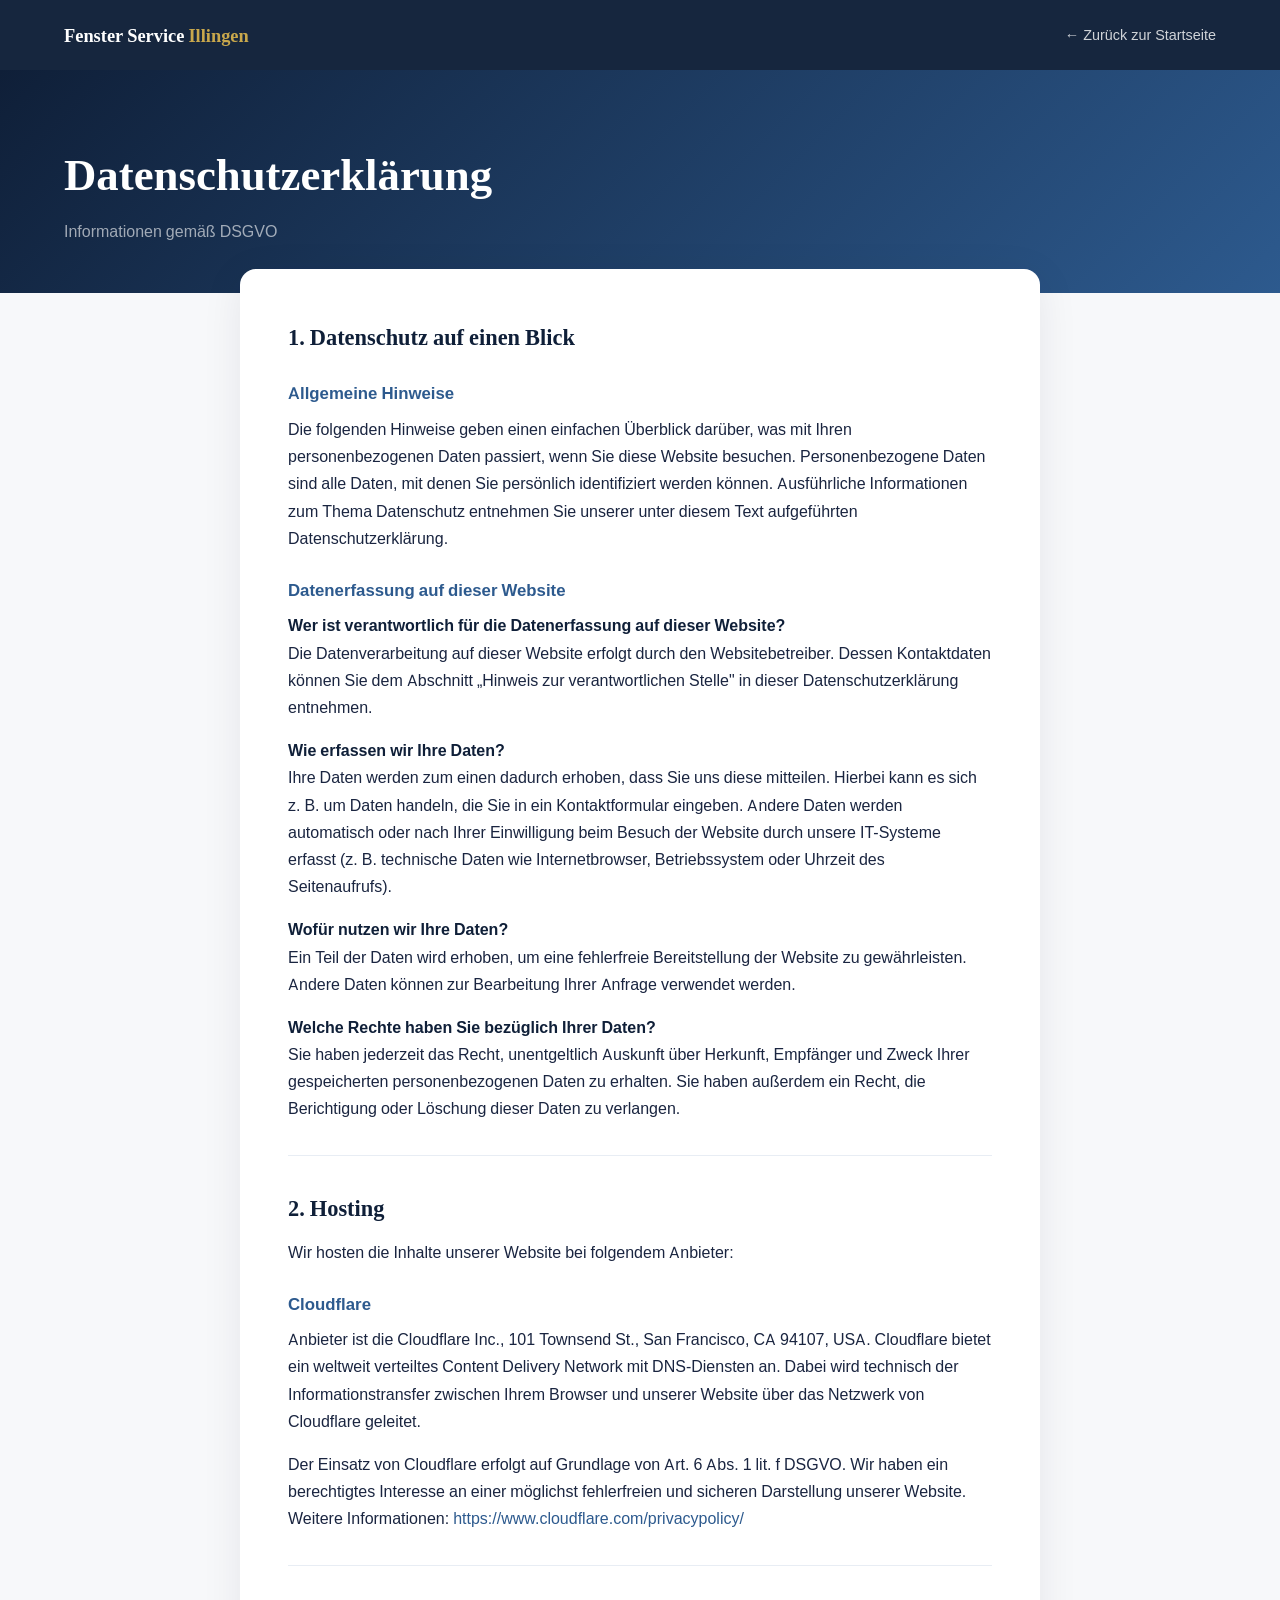
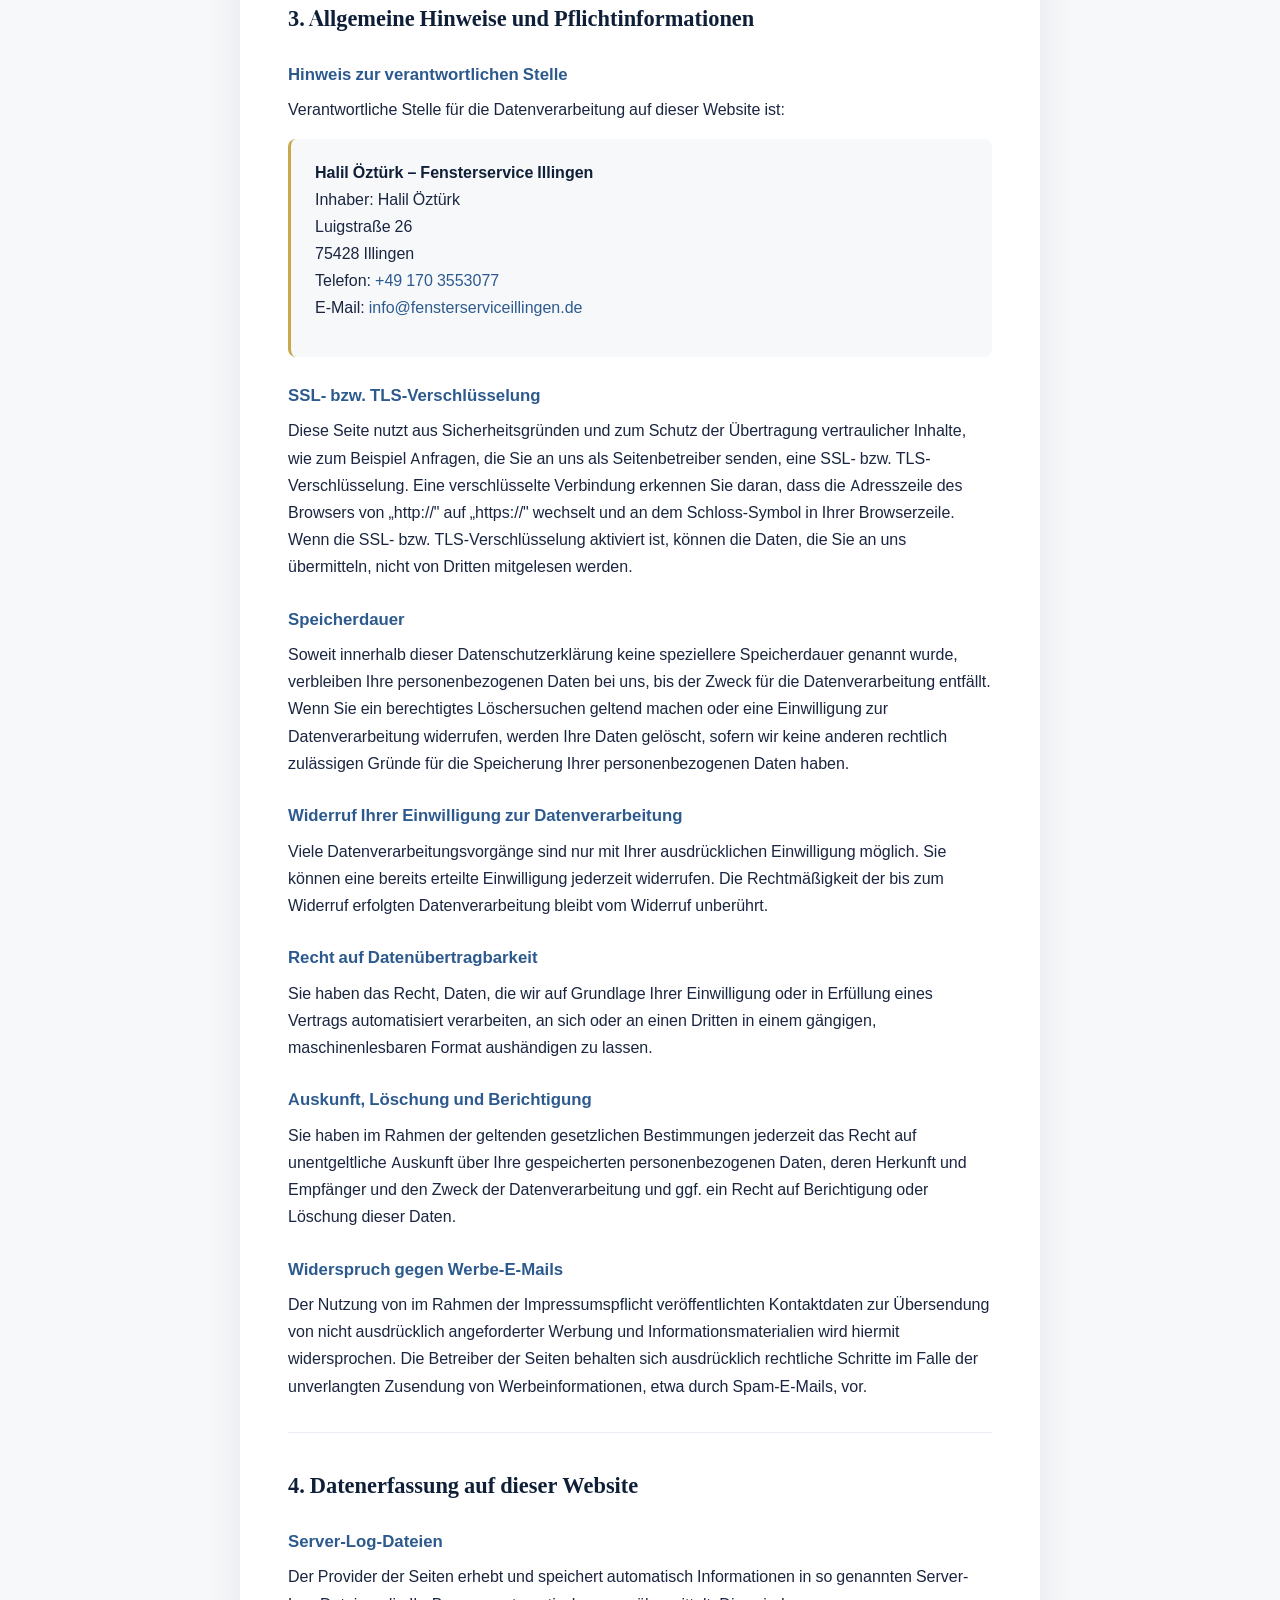
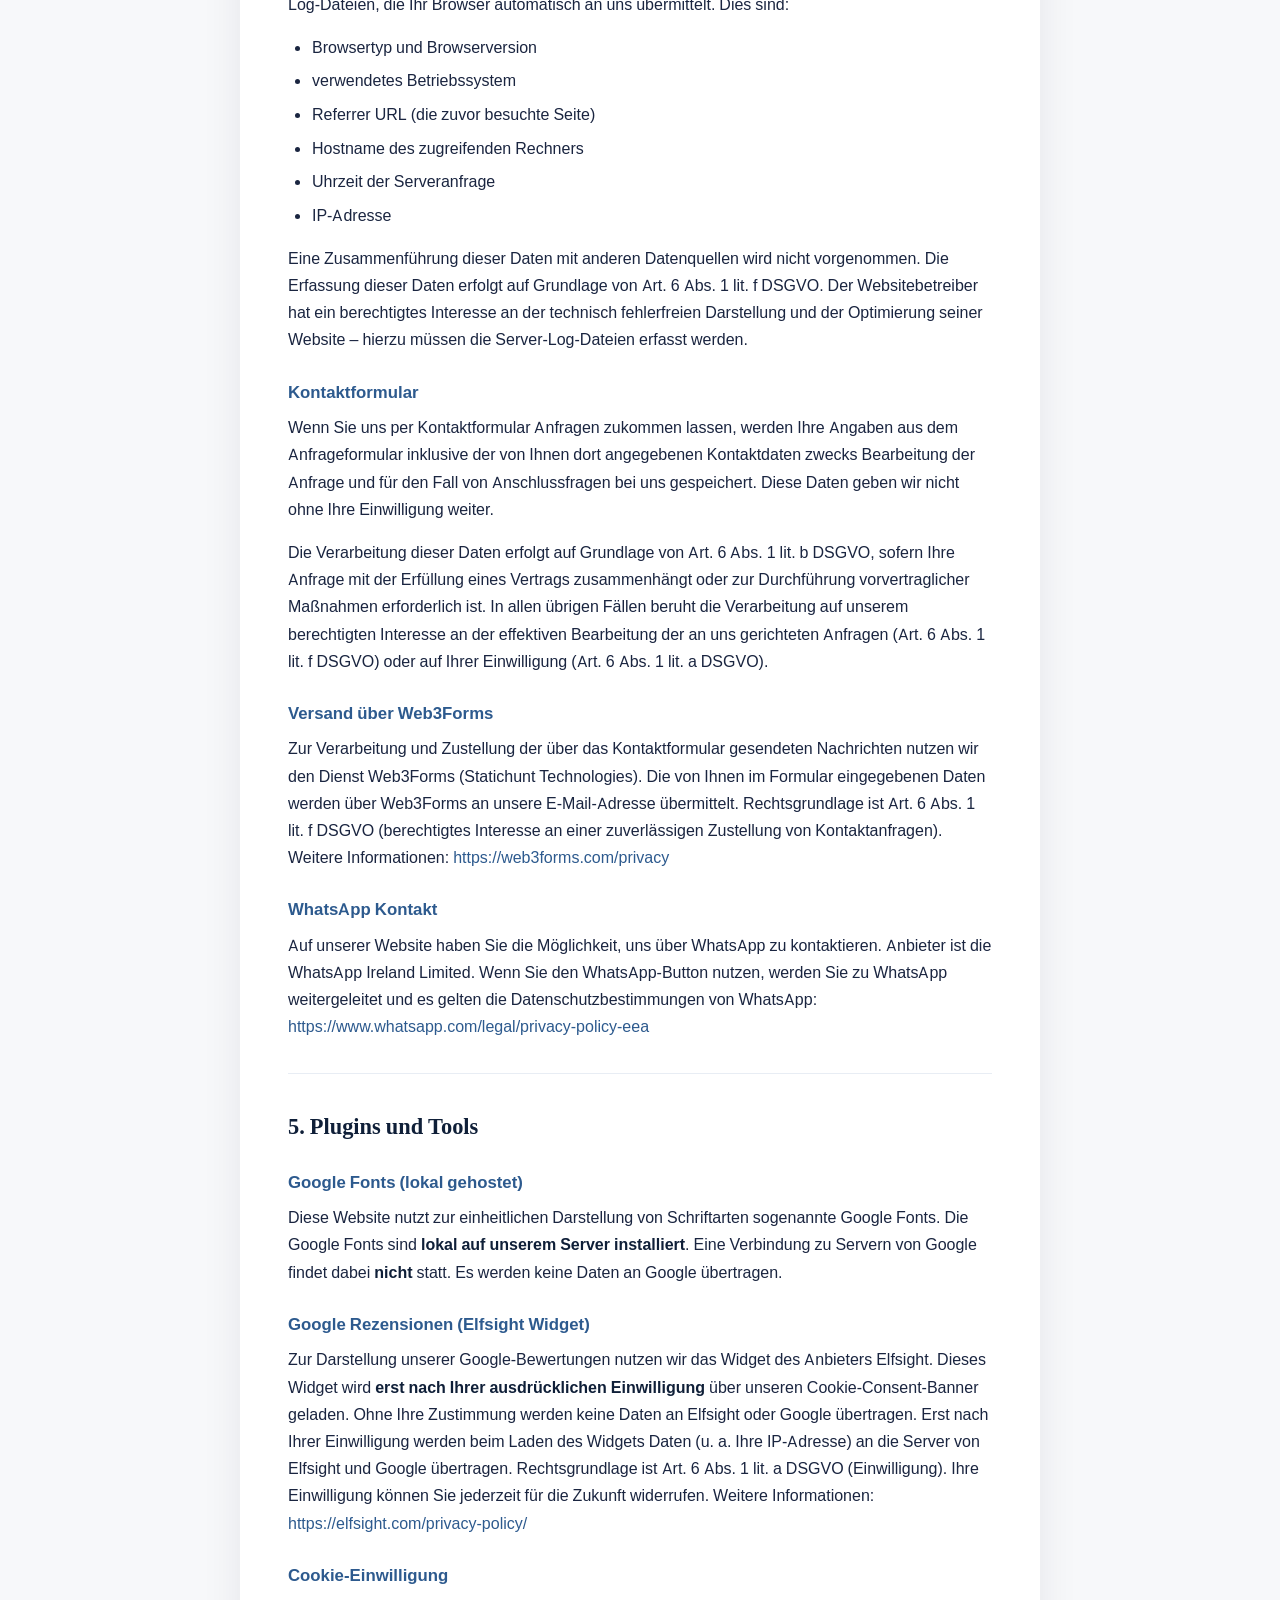
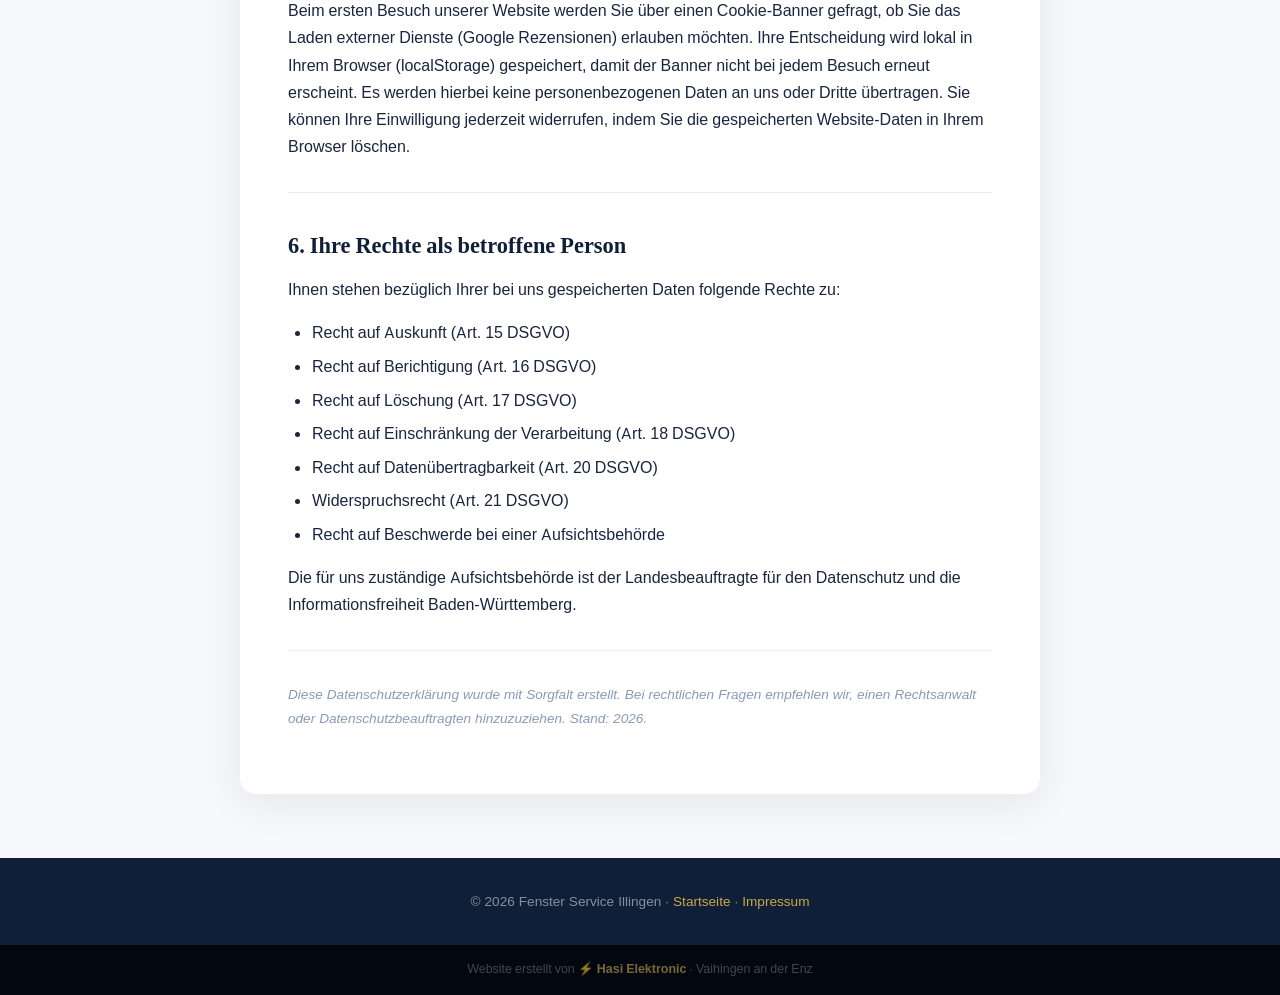
==== commit cf1fc5d5: "Datenschutz: Server-Log-Dateien + SSL/TLS + Werbe-Widerspruch" ====
--- a/datenschutz.html
+++ b/datenschutz.html
@@ -88,6 +88,9 @@
     E-Mail: <a href="mailto:info@fensterserviceillingen.de">info@fensterserviceillingen.de</a></p>
   </div>
 
+  <h3>SSL- bzw. TLS-Verschlüsselung</h3>
+  <p>Diese Seite nutzt aus Sicherheitsgründen und zum Schutz der Übertragung vertraulicher Inhalte, wie zum Beispiel Anfragen, die Sie an uns als Seitenbetreiber senden, eine SSL- bzw. TLS-Verschlüsselung. Eine verschlüsselte Verbindung erkennen Sie daran, dass die Adresszeile des Browsers von „http://" auf „https://" wechselt und an dem Schloss-Symbol in Ihrer Browserzeile. Wenn die SSL- bzw. TLS-Verschlüsselung aktiviert ist, können die Daten, die Sie an uns übermitteln, nicht von Dritten mitgelesen werden.</p>
+
   <h3>Speicherdauer</h3>
   <p>Soweit innerhalb dieser Datenschutzerklärung keine speziellere Speicherdauer genannt wurde, verbleiben Ihre personenbezogenen Daten bei uns, bis der Zweck für die Datenverarbeitung entfällt. Wenn Sie ein berechtigtes Löschersuchen geltend machen oder eine Einwilligung zur Datenverarbeitung widerrufen, werden Ihre Daten gelöscht, sofern wir keine anderen rechtlich zulässigen Gründe für die Speicherung Ihrer personenbezogenen Daten haben.</p>
 
@@ -100,9 +103,24 @@
   <h3>Auskunft, Löschung und Berichtigung</h3>
   <p>Sie haben im Rahmen der geltenden gesetzlichen Bestimmungen jederzeit das Recht auf unentgeltliche Auskunft über Ihre gespeicherten personenbezogenen Daten, deren Herkunft und Empfänger und den Zweck der Datenverarbeitung und ggf. ein Recht auf Berichtigung oder Löschung dieser Daten.</p>
 
+  <h3>Widerspruch gegen Werbe-E-Mails</h3>
+  <p>Der Nutzung von im Rahmen der Impressumspflicht veröffentlichten Kontaktdaten zur Übersendung von nicht ausdrücklich angeforderter Werbung und Informationsmaterialien wird hiermit widersprochen. Die Betreiber der Seiten behalten sich ausdrücklich rechtliche Schritte im Falle der unverlangten Zusendung von Werbeinformationen, etwa durch Spam-E-Mails, vor.</p>
+
   <div class="divider"></div>
 
   <h2>4. Datenerfassung auf dieser Website</h2>
+
+  <h3>Server-Log-Dateien</h3>
+  <p>Der Provider der Seiten erhebt und speichert automatisch Informationen in so genannten Server-Log-Dateien, die Ihr Browser automatisch an uns übermittelt. Dies sind:</p>
+  <ul>
+    <li>Browsertyp und Browserversion</li>
+    <li>verwendetes Betriebssystem</li>
+    <li>Referrer URL (die zuvor besuchte Seite)</li>
+    <li>Hostname des zugreifenden Rechners</li>
+    <li>Uhrzeit der Serveranfrage</li>
+    <li>IP-Adresse</li>
+  </ul>
+  <p>Eine Zusammenführung dieser Daten mit anderen Datenquellen wird nicht vorgenommen. Die Erfassung dieser Daten erfolgt auf Grundlage von Art. 6 Abs. 1 lit. f DSGVO. Der Websitebetreiber hat ein berechtigtes Interesse an der technisch fehlerfreien Darstellung und der Optimierung seiner Website – hierzu müssen die Server-Log-Dateien erfasst werden.</p>
 
   <h3>Kontaktformular</h3>
   <p>Wenn Sie uns per Kontaktformular Anfragen zukommen lassen, werden Ihre Angaben aus dem Anfrageformular inklusive der von Ihnen dort angegebenen Kontaktdaten zwecks Bearbeitung der Anfrage und für den Fall von Anschlussfragen bei uns gespeichert. Diese Daten geben wir nicht ohne Ihre Einwilligung weiter.</p>
